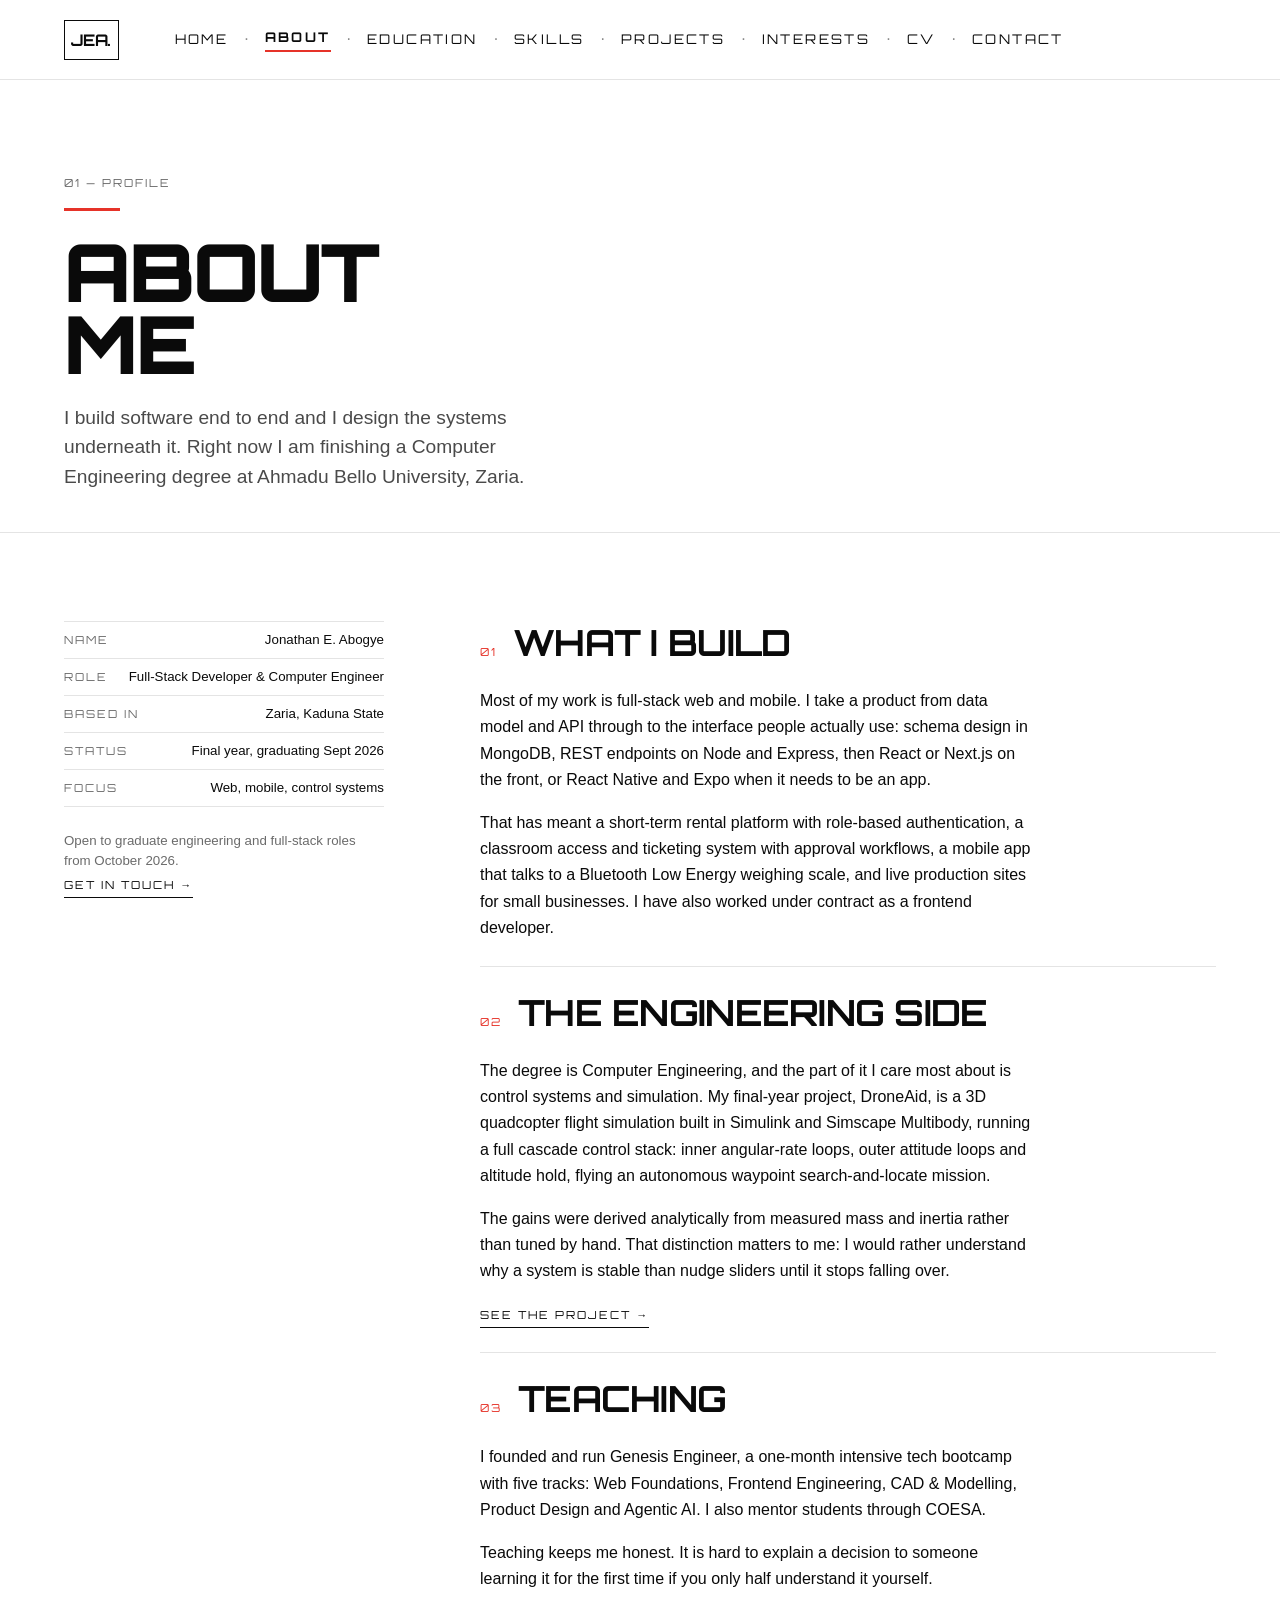
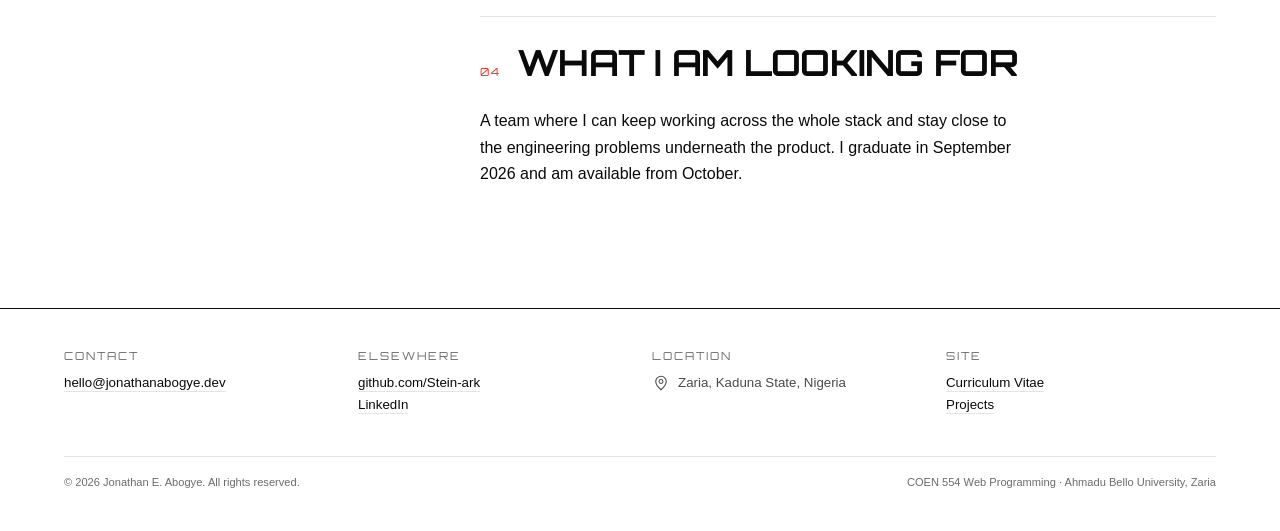
==== about.html @ 04618840 "first commit" ====
<!DOCTYPE html>

<html lang="en">
<head>
  <meta charset="utf-8">
  <meta name="viewport" content="width=device-width, initial-scale=1">
  <title>About — Jonathan E. Abogye</title>
  <meta name="description" content="Jonathan E. Abogye builds web and mobile products end to end, works on control systems and simulation, and teaches through the Genesis Engineer bootcamp.">
  <meta name="author" content="Jonathan E. Abogye">
  <meta name="theme-color" content="#0A0A0A">

  <link rel="stylesheet" href="assets/css/reset.css">
  <link rel="stylesheet" href="assets/css/typography.css">
  <link rel="stylesheet" href="assets/css/main.css">
  <link rel="stylesheet" href="assets/css/responsive.css">
</head>

<body class="page">
  <a class="skip-link" href="#main">Skip to content</a>

  <header class="site-header">
    <a class="logo" href="index.html" aria-label="Jonathan E. Abogye — home">
      <span class="logo-mark">JEA.</span>
    </a>

    <input type="checkbox" id="nav-toggle" class="nav-toggle">
    <label class="nav-burger" for="nav-toggle">
      <span class="visually-hidden">Open and close the main menu</span>
      <svg class="icon" viewBox="0 0 24 24" aria-hidden="true" focusable="false">
        <line x1="3" y1="7" x2="21" y2="7"/>
        <line x1="3" y1="12" x2="21" y2="12"/>
        <line x1="3" y1="17" x2="21" y2="17"/>
      </svg>
    </label>

    <nav class="site-nav" id="site-nav" aria-label="Main">
      <ul class="nav-list">
        <li><a class="nav-link" href="index.html">Home</a></li>
        <li><a class="nav-link" href="about.html" aria-current="page">About</a></li>
        <li><a class="nav-link" href="education.html">Education</a></li>
        <li><a class="nav-link" href="skills.html">Skills</a></li>
        <li><a class="nav-link" href="projects.html">Projects</a></li>
        <li><a class="nav-link" href="interests.html">Interests</a></li>
        <li><a class="nav-link" href="cv.html">CV</a></li>
        <li><a class="nav-link" href="contact.html">Contact</a></li>
      </ul>
    </nav>
  </header>

  <main id="main">
    <div class="page-head">
      <span class="eyebrow">01 — Profile</span>
      <div class="accent-keyline"></div>
      <h1 class="page-title">About<br>Me</h1>
      <p class="page-lede lead">
        I build software end to end and I design the systems underneath it.
        Right now I am finishing a Computer Engineering degree at Ahmadu Bello
        University, Zaria.
      </p>
    </div>

    <div class="page-body">
      <!-- Left rail: the same specification-table pattern used on the homepage -->
      <aside class="page-rail" aria-label="Profile summary">
        <dl class="spec">
          <div><dt>Name</dt><dd>Jonathan E. Abogye</dd></div>
          <div><dt>Role</dt><dd>Full-Stack Developer &amp; Computer Engineer</dd></div>
          <div><dt>Based in</dt><dd>Zaria, Kaduna State</dd></div>
          <div><dt>Status</dt><dd>Final year, graduating Sept 2026</dd></div>
          <div><dt>Focus</dt><dd>Web, mobile, control systems</dd></div>
        </dl>

        <p class="caption">
          Open to graduate engineering and full-stack roles from October 2026.
        </p>
        <p><a class="link-caps" href="contact.html">Get in touch &#8594;</a></p>
      </aside>

      <div class="page-main-col">
        <section class="section" aria-labelledby="s-build">
          <div class="section-head">
            <span class="section-index">01</span>
            <h2 class="section-title" id="s-build">What I build</h2>
          </div>
          <div class="stack-m">
            <p>
              Most of my work is full-stack web and mobile. I take a product
              from data model and API through to the interface people actually
              use: schema design in MongoDB, REST endpoints on Node and
              Express, then React or Next.js on the front, or React Native and
              Expo when it needs to be an app.
            </p>
            <p>
              That has meant a short-term rental platform with role-based
              authentication, a classroom access and ticketing system with
              approval workflows, a mobile app that talks to a Bluetooth Low
              Energy weighing scale, and live production sites for small
              businesses. I have also worked under contract as a frontend
              developer.
            </p>
          </div>
        </section>

        <section class="section" aria-labelledby="s-engineering">
          <div class="section-head">
            <span class="section-index">02</span>
            <h2 class="section-title" id="s-engineering">The engineering side</h2>
          </div>
          <div class="stack-m">
            <p>
              The degree is Computer Engineering, and the part of it I care
              most about is control systems and simulation. My final-year
              project, DroneAid, is a 3D quadcopter flight simulation built in
              Simulink and Simscape Multibody, running a full cascade control
              stack: inner angular-rate loops, outer attitude loops and
              altitude hold, flying an autonomous waypoint search-and-locate
              mission.
            </p>
            <p>
              The gains were derived analytically from measured mass and
              inertia rather than tuned by hand. That distinction matters to
              me: I would rather understand why a system is stable than nudge
              sliders until it stops falling over.
            </p>
            <p><a class="link-caps" href="projects.html#droneaid">See the project &#8594;</a></p>
          </div>
        </section>

        <section class="section" aria-labelledby="s-teaching">
          <div class="section-head">
            <span class="section-index">03</span>
            <h2 class="section-title" id="s-teaching">Teaching</h2>
          </div>
          <div class="stack-m">
            <p>
              I founded and run Genesis Engineer, a one-month intensive tech
              bootcamp with five tracks: Web Foundations, Frontend Engineering,
              CAD &amp; Modelling, Product Design and Agentic AI. I also mentor
              students through COESA.
            </p>
            <p>
              Teaching keeps me honest. It is hard to explain a decision to
              someone learning it for the first time if you only half
              understand it yourself.
            </p>
          </div>
        </section>

        <section class="section" aria-labelledby="s-next">
          <div class="section-head">
            <span class="section-index">04</span>
            <h2 class="section-title" id="s-next">What I am looking for</h2>
          </div>
          <p>
            A team where I can keep working across the whole stack and stay
            close to the engineering problems underneath the product. I
            graduate in September 2026 and am available from October.
          </p>
        </section>
      </div>
    </div>
  </main>

  <footer class="site-footer">
    <div class="footer-grid">
      <div class="footer-col">
        <span class="eyebrow">Contact</span>
        <!-- PLACEHOLDER address — replace before submission. -->
        <p><a class="link" href="mailto:hello@jonathanabogye.dev">hello@jonathanabogye.dev</a></p>
      </div>
      <div class="footer-col">
        <span class="eyebrow">Elsewhere</span>
        <p><a class="link" href="https://github.com/Stein-ark" rel="me noopener" target="_blank">github.com/Stein-ark</a></p>
        <!-- PLACEHOLDER handle — confirm before submission. -->
        <p><a class="link" href="https://www.linkedin.com/in/jonathan-abogye" rel="me noopener" target="_blank">LinkedIn</a></p>
      </div>
      <div class="footer-col">
        <span class="eyebrow">Location</span>
        <p class="icon-inline">
          <svg class="icon" viewBox="0 0 24 24" aria-hidden="true" focusable="false">
            <path d="M12 21s7-6.2 7-11a7 7 0 1 0-14 0c0 4.8 7 11 7 11z"/>
            <circle cx="12" cy="10" r="2.6"/>
          </svg>
          Zaria, Kaduna State, Nigeria
        </p>
      </div>
      <div class="footer-col">
        <span class="eyebrow">Site</span>
        <p><a class="link" href="cv.html">Curriculum Vitae</a></p>
        <p><a class="link" href="projects.html">Projects</a></p>
      </div>
    </div>

    <div class="footer-bottom">
      <span>&copy; 2026 Jonathan E. Abogye. All rights reserved.</span>
      <span>COEN 554 Web Programming &#183; Ahmadu Bello University, Zaria</span>
    </div>
  </footer>
</body>
</html>
---- assets/css/typography.css ----
/* ==========================================================================
   typography.css — self-hosted display face, type scale, text primitives
   --------------------------------------------------------------------------
   Orbitron is a DISPLAY face. It is confined to headings, navigation labels,
   spec-table labels and the logo mark. All running copy is set in the native
   system sans stack: it renders with zero network cost and is far more
   readable at paragraph sizes than a squared geometric face.
   ========================================================================== */

/* --------------------------------------------------------------------------
   1. @font-face — SELF-HOSTED. No Google Fonts link, no CDN.
   The three .woff2 files live in assets/fonts/ and are the only font files
   the site loads. font-display: swap paints body copy immediately and swaps
   the display face in when it arrives.
   -------------------------------------------------------------------------- */

@font-face {
  font-family: "Orbitron";
  src: url("../fonts/orbitron-400.woff2") format("woff2");
  font-weight: 400;
  font-style: normal;
  font-display: swap;
}

@font-face {
  font-family: "Orbitron";
  src: url("../fonts/orbitron-700.woff2") format("woff2");
  font-weight: 700;
  font-style: normal;
  font-display: swap;
}

@font-face {
  font-family: "Orbitron";
  src: url("../fonts/orbitron-900.woff2") format("woff2");
  font-weight: 900;
  font-style: normal;
  font-display: swap;
}

/* --------------------------------------------------------------------------
   2. Font stacks and the modular type scale
   Body scale ratio 1.2 (minor third), display sizes fluid via clamp().
   -------------------------------------------------------------------------- */

:root {
  --font-display: "Orbitron", "Segoe UI", Tahoma, sans-serif;
  --font-body: -apple-system, BlinkMacSystemFont, "Segoe UI", Roboto,
    Helvetica, Arial, sans-serif;

  /* Static steps — body copy, labels, small print */
  --step--2: 0.694rem;   /* 11.1px — spec-table labels, eyebrow labels */
  --step--1: 0.833rem;   /* 13.3px — captions, footer, nav */
  --step-0: 1rem;        /* 16px   — body */
  --step-1: 1.2rem;      /* 19.2px — lead paragraph */
  --step-2: 1.44rem;     /* 23px   — sub-heading */
  --step-3: 1.728rem;    /* 27.6px — section heading */

  /* Fluid display steps — flex with the viewport.
     --display-xl is sized for the single-column layout, where the hero stack
     has the full measure. responsive.css narrows it inside the >=1024px
     three-column grid, where it only has 40% of the viewport to live in. */
  --display-xl: clamp(4rem, 21vw, 14rem);       /* ENGI / NEER hero stack */
  --display-l: clamp(2.4rem, 7vw, 5rem);        /* interior page titles */
  --display-m: clamp(1.5rem, 3vw, 2.25rem);     /* card + section titles */
  --display-s: clamp(1.05rem, 1.8vw, 1.3rem);   /* featured-project title */

  /* Tracking */
  --track-display: -0.03em;  /* negative — lines pull together */
  --track-label: 0.18em;     /* wide — small uppercase labels */
  --track-body-caps: 0.08em;

  /* Leading */
  --leading-display: 0.85;   /* stacked lines nearly touch */
  --leading-tight: 1.2;
  --leading-body: 1.65;
}

/* --------------------------------------------------------------------------
   3. Base text
   -------------------------------------------------------------------------- */

body {
  font-family: var(--font-body);
  font-size: var(--step-0);
  line-height: var(--leading-body);
  color: var(--ink);
  background-color: var(--paper);
}

p {
  max-width: 62ch; /* measure cap — long lines are hard to track back from */
}

/* --------------------------------------------------------------------------
   4. Display primitives
   -------------------------------------------------------------------------- */

.display,
.page-title,
.hero-word,
.logo-mark,
.nav-link,
.spec-label,
.eyebrow {
  font-family: var(--font-display);
  text-transform: uppercase;
}

/* The hero stack: ENGI / NEER. Tight leading plus negative tracking is the
   single detail that carries the whole look. */
.hero-word {
  display: block;
  font-weight: 900;
  font-size: var(--display-xl);
  line-height: var(--leading-display);
  letter-spacing: var(--track-display);
  color: var(--ink);
}

.page-title {
  font-weight: 900;
  font-size: var(--display-l);
  line-height: 0.9;
  letter-spacing: var(--track-display);
}

.section-title {
  font-family: var(--font-display);
  text-transform: uppercase;
  font-weight: 700;
  font-size: var(--display-m);
  line-height: var(--leading-tight);
  letter-spacing: -0.02em;
}

.card-title {
  font-family: var(--font-display);
  text-transform: uppercase;
  font-weight: 700;
  font-size: var(--display-s);
  line-height: var(--leading-tight);
  letter-spacing: -0.01em;
}

/* Small wide-tracked uppercase label — the connective tissue of the layout. */
.eyebrow,
.spec-label,
.label {
  font-family: var(--font-display);
  text-transform: uppercase;
  font-weight: 400;
  font-size: var(--step--2);
  letter-spacing: var(--track-label);
  line-height: 1.4;
  color: var(--muted);
}

/* Body copy set small, uppercase-ish and widely tracked — used for the hero
   intro and captions. Kept short; wide tracking hurts long-form reading. */
.tracked-body {
  font-size: var(--step--1);
  letter-spacing: var(--track-body-caps);
  line-height: 1.8;
  color: var(--secondary);
}

.lead {
  font-size: var(--step-1);
  line-height: 1.55;
  color: var(--ink);
  max-width: 46ch;
}

.muted {
  color: var(--muted);
}

.caption {
  font-size: var(--step--1);
  color: var(--muted);
  line-height: 1.5;
}
---- assets/css/main.css ----
/* ==========================================================================
   main.css — custom properties, layout system, components
   --------------------------------------------------------------------------
   MOBILE FIRST. Everything here is the small-screen base. Enhancements for
   >=768px and >=1024px live in responsive.css, loaded last.
   ========================================================================== */

/* --------------------------------------------------------------------------
   1. Design tokens
   --------------------------------------------------------------------------
   Contrast audit against paper white #FFFFFF (WCAG 2.1):
     --ink        #0A0A0A  19.6:1  AAA  body + headings
     --secondary  #4A4A4A   8.9:1  AAA  secondary body copy
     --muted      #6B6B6B   5.3:1  AA   labels, captions, footnotes
     --grey-mid   #8A8A8A   3.4:1  ---  NON-TEXT ONLY (marks, borders, icons)
     --accent     #E63329   4.3:1  AA-large / non-text  display + marks only
     --accent-deep #C8261D  5.6:1  AA   small red text, links, focus ring
   The brief named #8A8A8A for muted labels. At 3.4:1 that fails AA for small
   text, so label text uses --muted (#6B6B6B) and #8A8A8A is retained strictly
   for non-text marks where the 3:1 non-text threshold applies. Reasoning is
   documented in docs/technical-report.md, section 1.
   -------------------------------------------------------------------------- */

:root {
  /* Core palette */
  --paper: #ffffff;
  --ink: #0a0a0a;
  --accent: #e63329;
  --accent-deep: #c8261d;

  /* Neutrals */
  --rule: #e4e4e4;      /* hairline rules */
  --grey-mid: #8a8a8a;  /* non-text marks only */
  --muted: #6b6b6b;     /* muted text — AA compliant */
  --secondary: #4a4a4a; /* secondary body copy */
  --wash: #f7f7f7;      /* faint block fill */

  /* Spacing scale */
  --space-3xs: 0.25rem;
  --space-2xs: 0.5rem;
  --space-xs: 0.75rem;
  --space-s: 1rem;
  --space-m: 1.5rem;
  --space-l: 2.5rem;
  --space-xl: 4rem;
  --space-2xl: 6rem;

  /* Layout */
  --gutter: 1.25rem;         /* page side padding, mobile */
  --hairline: 1px solid var(--rule);
  --measure: 62ch;
  --header-h: 4rem;
}

/* --------------------------------------------------------------------------
   2. Page frame
   -------------------------------------------------------------------------- */

.skip-link {
  position: absolute;
  top: -100%;
  left: var(--space-2xs);
  z-index: 100;
  padding: var(--space-2xs) var(--space-s);
  background: var(--ink);
  color: var(--paper);
  font-family: var(--font-display);
  font-size: var(--step--2);
  letter-spacing: var(--track-label);
  text-transform: uppercase;
}

.skip-link:focus {
  top: var(--space-2xs);
}

.wrap {
  padding-inline: var(--gutter);
}

/* --------------------------------------------------------------------------
   3. Header / navigation (shared markup on all eight pages)
   --------------------------------------------------------------------------
   CSS-ONLY COMPONENT 1 — the checkbox hack.
   Source order inside <header> is: input -> label -> nav. The checked state of
   the input drives the nav panel through the general sibling combinator. No
   JavaScript, no inline handlers.
   -------------------------------------------------------------------------- */

.site-header {
  position: relative;
  display: flex;
  align-items: center;
  gap: var(--space-s);
  min-height: var(--header-h);
  padding-inline: var(--gutter);
  border-bottom: var(--hairline);
  background: var(--paper);
}

/* Logo mark — the initials inside a thin-bordered box. The box is sized from
   its text with a square minimum rather than pinned to a fixed width, so it
   stays correct whether the mark is "J." or "JEA.". */
.logo {
  flex: 0 0 auto;
  display: inline-flex;
  align-items: center;
  justify-content: center;
  min-width: 2.5rem;
  height: 2.5rem;
  padding-inline: 0.4rem;
  border: 1px solid var(--ink);
}

.logo-mark {
  font-family: var(--font-display);
  font-weight: 700;
  font-size: var(--step-0);
  letter-spacing: -0.02em;
  line-height: 1;
  color: var(--ink);
}

.logo:hover {
  border-color: var(--accent);
}

.logo:hover .logo-mark {
  color: var(--accent-deep);
}

/* The checkbox itself: off-screen but still focusable and still in the tab
   order, so the menu is fully keyboard operable. */
.nav-toggle {
  position: absolute;
  opacity: 0;
  width: 1px;
  height: 1px;
  pointer-events: none;
}

/* The label is the visible control. Three hairlines drawn as inline SVG. */
.nav-burger {
  margin-left: auto;
  display: inline-flex;
  align-items: center;
  justify-content: center;
  width: 2.5rem;
  height: 2.5rem;
  cursor: pointer;
  color: var(--ink);
  border: 1px solid transparent;
}

.nav-burger:hover {
  color: var(--accent-deep);
}

/* Keyboard focus ring is drawn on the label when the hidden input has focus. */
.nav-toggle:focus-visible + .nav-burger {
  outline: 2px solid var(--accent-deep);
  outline-offset: 2px;
}

/* Collapsed panel. max-height + visibility keeps it out of the a11y tree
   when closed and animates open without JavaScript. */
.site-nav {
  position: absolute;
  top: 100%;
  left: 0;
  right: 0;
  z-index: 20;
  overflow: hidden;
  max-height: 0;
  visibility: hidden;
  background: var(--paper);
  border-bottom: 1px solid var(--ink);
  transition: max-height 0.28s ease, visibility 0s linear 0.28s;
}

/* max-height must exceed the panel's natural height (eight items, ~376px at
   a 16px root). overflow-y: auto is a safety net: if a visitor's text size
   pushes the list past the cap, the panel scrolls rather than clipping the
   last links out of reach. */
.nav-toggle:checked ~ .site-nav {
  max-height: 32rem;
  overflow-y: auto;
  visibility: visible;
  transition: max-height 0.28s ease, visibility 0s linear 0s;
}

.nav-list {
  list-style: none;
  margin: 0;
  padding: 0;
}

.nav-list li + li {
  border-top: var(--hairline);
}

.nav-link {
  display: block;
  padding: var(--space-xs) var(--gutter);
  font-family: var(--font-display);
  font-weight: 400;
  font-size: var(--step--1);
  letter-spacing: var(--track-label);
  text-transform: uppercase;
  color: var(--ink);
}

.nav-link:hover {
  color: var(--accent-deep);
}

/* Current page marker — accent rule plus a bullet, never colour alone. */
.nav-link[aria-current="page"] {
  color: var(--ink);
  font-weight: 700;
  box-shadow: inset 3px 0 0 var(--accent);
}

.nav-link[aria-current="page"]::after {
  content: " \25CF";
  color: var(--accent);
}

/* --------------------------------------------------------------------------
   4. Focus visibility — keyboard users must always see where they are
   -------------------------------------------------------------------------- */

a:focus-visible,
button:focus-visible,
summary:focus-visible,
input:focus-visible,
textarea:focus-visible,
select:focus-visible,
label:focus-visible,
[tabindex]:focus-visible {
  outline: 2px solid var(--accent-deep);
  outline-offset: 2px;
}

/* --------------------------------------------------------------------------
   5. Links
   -------------------------------------------------------------------------- */

.link {
  color: var(--ink);
  border-bottom: 1px solid var(--rule);
  padding-bottom: 1px;
  transition: color 0.18s ease, border-color 0.18s ease;
}

.link:hover {
  color: var(--accent-deep);
  border-bottom-color: var(--accent);
}

/* Small tracked uppercase action link, e.g. READ MORE / VIEW PORTFOLIO */
.link-caps {
  display: inline-block;
  font-family: var(--font-display);
  text-transform: uppercase;
  font-size: var(--step--2);
  letter-spacing: var(--track-label);
  color: var(--ink);
  border-bottom: 1px solid var(--ink);
  padding-bottom: 3px;
  transition: color 0.18s ease, border-color 0.18s ease;
}

.link-caps:hover {
  color: var(--accent-deep);
  border-bottom-color: var(--accent);
}

/* Slash-separated inline link row (GITHUB / LINKEDIN / EMAIL) */
.link-row {
  display: flex;
  flex-wrap: wrap;
  align-items: center;
  gap: var(--space-2xs);
  list-style: none;
  margin: 0;
  padding: 0;
}

.link-row li + li::before {
  content: "/";
  margin-right: var(--space-2xs);
  color: var(--grey-mid);
}

.link-row a {
  font-family: var(--font-display);
  text-transform: uppercase;
  font-size: var(--step--2);
  letter-spacing: var(--track-label);
  color: var(--ink);
}

.link-row a:hover {
  color: var(--accent-deep);
  text-decoration: underline;
  text-underline-offset: 4px;
}

/* --------------------------------------------------------------------------
   6. Homepage hero
   --------------------------------------------------------------------------
   Mobile base: one column, source order photo -> headline -> content, as the
   brief requires. The three-column grid is switched on at >=1024px in
   responsive.css.
   -------------------------------------------------------------------------- */

.home-hero {
  display: grid;
  grid-template-columns: 1fr;
}

/* Source order inside <main> is media -> left -> right -> band, which is
   already the required small-screen order: photo, headline, content. */
/* The FIGURE controls how much room the portrait takes; the image always
   fills the figure completely. Sizing the figure rather than the image is
   what keeps the crop clean — shrinking the image inside a taller figure
   leaves a band of empty box below it.
   Small screens get the full 3:4 portrait. The explicit ratio also gives the
   figure a definite height, which the image's height: 100% resolves against.
   >=1024px overrides both, in responsive.css. */
.hero-media {
  margin: 0;
  aspect-ratio: 3 / 4;
  overflow: hidden;
  background: var(--wash);
}

.hero-media img {
  width: 100%;
  height: 100%;
  object-fit: cover;
  border-radius: 0;       /* full bleed — never rounded */
}

.hero-left,
.hero-right {
  display: flex;
  flex-direction: column;
  min-width: 0;   /* let the column be narrower than its widest child */
  padding: var(--space-l) var(--gutter);
}

.hero-right {
  border-top: var(--hairline);
}

/* Headline block: rotated word in the gutter, stacked display type beside it */
.hero-headline {
  display: flex;
  align-items: flex-start;
  gap: var(--space-s);
  margin-block: var(--space-l);
}

/* The rotated word SOFTWARE. Hidden below 768px — it does not work narrow. */
.vertical-word {
  display: none;
  writing-mode: vertical-rl;
  transform: rotate(180deg);
  font-family: var(--font-display);
  text-transform: uppercase;
  font-size: var(--step--2);
  font-weight: 400;
  letter-spacing: 0.4em;
  color: var(--muted);
  white-space: nowrap;
}

.hero-stack {
  margin: 0;
}

.hero-intro {
  margin-bottom: var(--space-l);
}

.hero-foot {
  margin-top: auto;
  padding-top: var(--space-m);
}

/* The three-hairline mark at the top of the right column. Purely decorative:
   it appears only at the widths where the functional menu control is hidden,
   so there is never a dead control on the page. */
.hero-rule-mark {
  display: none;
  margin-left: auto;
  margin-bottom: var(--space-l);
  color: var(--ink);
}

/* --------------------------------------------------------------------------
   7. Carousel — CSS-ONLY COMPONENT 2
   --------------------------------------------------------------------------
   Three radio inputs, three <label> dots, three panels. :checked drives which
   panel is shown via the general sibling combinator. The dots are real
   controls, not decoration.
   -------------------------------------------------------------------------- */

.carousel {
  position: relative;
}

.carousel-input {
  position: absolute;
  opacity: 0;
  width: 1px;
  height: 1px;
  pointer-events: none;
}

.carousel-dots {
  display: flex;
  gap: var(--space-2xs);
  margin-bottom: var(--space-m);
}

.carousel-dot {
  display: block;
  width: 9px;
  height: 9px;
  border: 1px solid var(--grey-mid);
  border-radius: 50%;
  cursor: pointer;
  background: transparent;
  transition: background-color 0.18s ease, border-color 0.18s ease;
}

.carousel-dot:hover {
  border-color: var(--accent);
}

.carousel-panel {
  display: none;
}

#feat-1:checked ~ .carousel-dots label[for="feat-1"],
#feat-2:checked ~ .carousel-dots label[for="feat-2"],
#feat-3:checked ~ .carousel-dots label[for="feat-3"] {
  background: var(--accent);
  border-color: var(--accent);
}

#feat-1:checked ~ .carousel-panels > .carousel-panel:nth-child(1),
#feat-2:checked ~ .carousel-panels > .carousel-panel:nth-child(2),
#feat-3:checked ~ .carousel-panels > .carousel-panel:nth-child(3) {
  display: block;
}

.carousel-input:focus-visible ~ .carousel-dots label {
  outline: 2px solid var(--accent-deep);
  outline-offset: 3px;
}

/* --------------------------------------------------------------------------
   8. Specification table — the signature pattern
   --------------------------------------------------------------------------
   Hairline-ruled rows: wide-tracked label left, value right-aligned. Reused
   for the featured project, education entries, skill groups and CV rows. It
   is what makes eight separate pages read as one designed system.
   -------------------------------------------------------------------------- */

.spec {
  width: 100%;
  border-top: var(--hairline);
  margin-block: var(--space-m);
}

.spec-row {
  display: flex;
  align-items: baseline;
  justify-content: space-between;
  gap: var(--space-s);
  padding-block: var(--space-2xs);
  border-bottom: var(--hairline);
}

/* Both cells must be allowed to shrink and wrap. Without min-width: 0 a flex
   item refuses to go below its min-content width, and a long label beside a
   long value overflows the row at 320px. */
.spec-label {
  flex: 0 1 auto;
  min-width: 0;
  overflow-wrap: break-word;
  color: var(--muted);
}

.spec-value {
  flex: 1 1 auto;
  min-width: 0;
  overflow-wrap: break-word;
  text-align: right;
  font-size: var(--step--1);
  color: var(--ink);
  line-height: 1.5;
}

/* <dl> variant — semantically correct for label/value pairs */
dl.spec {
  display: block;
}

dl.spec > div {
  display: flex;
  align-items: baseline;
  justify-content: space-between;
  gap: var(--space-s);
  padding-block: var(--space-2xs);
  border-bottom: var(--hairline);
}

dl.spec dt {
  flex: 0 1 auto;
  min-width: 0;
  overflow-wrap: break-word;
  font-family: var(--font-display);
  text-transform: uppercase;
  font-size: var(--step--2);
  font-weight: 400;
  letter-spacing: var(--track-label);
  color: var(--muted);
}

dl.spec dd {
  flex: 1 1 auto;
  min-width: 0;
  overflow-wrap: break-word;
  margin: 0;
  text-align: right;
  font-size: var(--step--1);
  color: var(--ink);
  line-height: 1.5;
}

/* --------------------------------------------------------------------------
   9. Rotating badge — inline SVG textPath, animated with pure CSS keyframes.
   CSS animation is not JavaScript; it is permitted.
   -------------------------------------------------------------------------- */

.badge {
  position: relative;
  width: 8.5rem;
  height: 8.5rem;
  flex: 0 0 auto;
}

.badge-ring {
  width: 100%;
  height: 100%;
  animation: badge-spin 22s linear infinite;
  transform-origin: 50% 50%;
}

.badge-ring text {
  font-family: var(--font-display);
  font-size: 7.4px;
  letter-spacing: 0.2em;
  text-transform: uppercase;
  fill: var(--ink);
}

.badge-centre {
  position: absolute;
  inset: 0;
  display: flex;
  flex-direction: column;
  align-items: center;
  justify-content: center;
  font-family: var(--font-display);
  font-weight: 700;
  font-size: var(--step--2);
  letter-spacing: 0.04em;
  line-height: 1.05;
  text-transform: uppercase;
  color: var(--ink);
  pointer-events: none;
}

@keyframes badge-spin {
  from { transform: rotate(0deg); }
  to   { transform: rotate(360deg); }
}

/* --------------------------------------------------------------------------
   10. Bottom band of the hero
   -------------------------------------------------------------------------- */

.hero-band-left,
.hero-band-right {
  display: flex;
  gap: var(--space-m);
  padding: var(--space-m) var(--gutter) var(--space-l);
  border-top: var(--hairline);
}

.hero-band-left {
  flex-direction: column;
  gap: var(--space-2xs);
}

.hero-band-right {
  align-items: flex-end;
  justify-content: space-between;
}

/* --------------------------------------------------------------------------
   11. Interior page furniture
   -------------------------------------------------------------------------- */

.page-head {
  padding: var(--space-l) var(--gutter) var(--space-m);
  border-bottom: var(--hairline);
}

.page-head .eyebrow {
  display: block;
  margin-bottom: var(--space-s);
}

.page-head .page-lede {
  margin-top: var(--space-m);
  color: var(--secondary);
}

.page-body {
  display: grid;
  grid-template-columns: 1fr;
  gap: var(--space-l);
  padding: var(--space-l) var(--gutter) var(--space-2xl);
}

.section {
  padding-block: var(--space-m);
}

.section + .section {
  border-top: var(--hairline);
}

.section-head {
  display: flex;
  align-items: baseline;
  gap: var(--space-s);
  margin-bottom: var(--space-m);
}

.section-index {
  font-family: var(--font-display);
  font-size: var(--step--2);
  letter-spacing: var(--track-label);
  color: var(--accent);
}

.mt-m { margin-top: var(--space-m); }

.stack-s > * + * { margin-top: var(--space-2xs); }
.stack-m > * + * { margin-top: var(--space-s); }
.stack-l > * + * { margin-top: var(--space-m); }

.rule {
  border: 0;
  border-top: var(--hairline);
  margin-block: var(--space-m);
}

.rule-ink {
  border-top-color: var(--ink);
}

/* --------------------------------------------------------------------------
   12. Cards (projects, interests)
   -------------------------------------------------------------------------- */

.card-grid {
  display: grid;
  grid-template-columns: 1fr;
  gap: 0;
  border-top: var(--hairline);
}

.card {
  padding-block: var(--space-m);
  border-bottom: var(--hairline);
}

.card-summary {
  margin-block: var(--space-2xs) var(--space-s);
  color: var(--secondary);
  max-width: 54ch;
}

.tags {
  display: flex;
  flex-wrap: wrap;
  gap: var(--space-3xs) var(--space-2xs);
  list-style: none;
  margin: 0 0 var(--space-s);
  padding: 0;
}

.tag {
  font-family: var(--font-display);
  text-transform: uppercase;
  font-size: 0.625rem;
  letter-spacing: 0.12em;
  color: var(--muted);
  border: 1px solid var(--rule);
  padding: 3px 7px;
}

/* --------------------------------------------------------------------------
   13. Project filter — CSS-ONLY COMPONENT 3
   --------------------------------------------------------------------------
   Radio inputs + labels act as tabs. :checked hides the cards that do not
   carry the matching category class. No script.
   -------------------------------------------------------------------------- */

/* The inputs are direct siblings of .filter-bar and .card-grid — that
   adjacency is what the ~ combinator below relies on. */
.filter-input {
  position: absolute;
  opacity: 0;
  width: 1px;
  height: 1px;
  pointer-events: none;
}

.filter-bar {
  display: flex;
  flex-wrap: wrap;
  gap: var(--space-2xs) var(--space-m);
  padding-block: var(--space-s);
  border-block: var(--hairline);
  margin-bottom: var(--space-m);
}

.filter-tab {
  font-family: var(--font-display);
  text-transform: uppercase;
  font-size: var(--step--2);
  letter-spacing: var(--track-label);
  color: var(--muted);
  cursor: pointer;
  padding-bottom: 3px;
  border-bottom: 1px solid transparent;
}

.filter-tab:hover {
  color: var(--accent-deep);
}

#filter-all:checked ~ .filter-bar label[for="filter-all"],
#filter-web:checked ~ .filter-bar label[for="filter-web"],
#filter-mobile:checked ~ .filter-bar label[for="filter-mobile"],
#filter-eng:checked ~ .filter-bar label[for="filter-eng"] {
  color: var(--ink);
  font-weight: 700;
  border-bottom-color: var(--accent);
}

/* Default (ALL) shows everything; each other choice hides non-matching cards */
#filter-web:checked ~ .card-grid .card:not(.cat-web),
#filter-mobile:checked ~ .card-grid .card:not(.cat-mobile),
#filter-eng:checked ~ .card-grid .card:not(.cat-engineering) {
  display: none;
}

#filter-all:focus-visible ~ .filter-bar label[for="filter-all"],
#filter-web:focus-visible ~ .filter-bar label[for="filter-web"],
#filter-mobile:focus-visible ~ .filter-bar label[for="filter-mobile"],
#filter-eng:focus-visible ~ .filter-bar label[for="filter-eng"] {
  outline: 2px solid var(--accent-deep);
  outline-offset: 3px;
}

/* --------------------------------------------------------------------------
   14. Accordion — CSS-ONLY COMPONENT 4 (native <details>/<summary>)
   -------------------------------------------------------------------------- */

.accordion {
  border-top: var(--hairline);
}

.accordion details {
  border-bottom: var(--hairline);
}

.accordion summary {
  display: flex;
  align-items: baseline;
  justify-content: space-between;
  gap: var(--space-s);
  padding-block: var(--space-s);
  cursor: pointer;
  list-style: none;
  font-family: var(--font-display);
  text-transform: uppercase;
  font-weight: 700;
  font-size: var(--step--1);
  letter-spacing: 0.08em;
}

.accordion summary::-webkit-details-marker {
  display: none;
}

/* Plus / minus drawn in CSS — no icon font, no image */
.accordion summary::after {
  content: "+";
  font-family: var(--font-display);
  font-weight: 400;
  color: var(--accent);
  flex: 0 0 auto;
}

.accordion details[open] > summary::after {
  content: "\2212"; /* minus sign */
}

.accordion summary:hover {
  color: var(--accent-deep);
}

.accordion-body {
  padding-bottom: var(--space-m);
}

/* --------------------------------------------------------------------------
   15. Icons — hand-written inline SVG, one consistent sizing rule
   -------------------------------------------------------------------------- */

.icon {
  width: 1.125rem;
  height: 1.125rem;
  flex: 0 0 auto;
  fill: none;
  stroke: currentColor;
  stroke-width: 1.4;
  stroke-linecap: square;
  stroke-linejoin: miter;
}

.icon-lg {
  width: 2rem;
  height: 2rem;
  stroke-width: 1.2;
}

.icon-inline {
  display: inline-flex;
  align-items: center;
  gap: var(--space-2xs);
}

/* --------------------------------------------------------------------------
   16. Contact form — validation styled purely in CSS
   -------------------------------------------------------------------------- */

.form {
  max-width: 34rem;
}

.field + .field {
  margin-top: var(--space-m);
}

.field label {
  display: block;
  font-family: var(--font-display);
  text-transform: uppercase;
  font-size: var(--step--2);
  letter-spacing: var(--track-label);
  color: var(--muted);
  margin-bottom: var(--space-3xs);
}

.field input,
.field textarea {
  width: 100%;
  padding: var(--space-2xs) 0;
  border: 0;
  border-bottom: 1px solid var(--ink);
  background: transparent;
  font-size: var(--step-0);
  color: var(--ink);
  border-radius: 0;
  transition: border-color 0.18s ease;
}

.field textarea {
  min-height: 8rem;
  resize: vertical;
  line-height: 1.6;
}

.field input:focus,
.field textarea:focus {
  outline: none;
  border-bottom-color: var(--accent);
}

.field input:focus-visible,
.field textarea:focus-visible {
  outline: 2px solid var(--accent-deep);
  outline-offset: 3px;
}

/* Validation state is only shown once the control has content, so an empty
   untouched form is never painted as an error. */
.field input:not(:placeholder-shown):invalid,
.field textarea:not(:placeholder-shown):invalid {
  border-bottom-color: var(--accent);
}

.field input:not(:placeholder-shown):valid,
.field textarea:not(:placeholder-shown):valid {
  border-bottom-color: var(--ink);
}

/* The hint is revealed by the same condition — CSS-only inline validation. */
.field-hint {
  display: block;
  margin-top: var(--space-3xs);
  font-size: var(--step--2);
  color: var(--accent-deep);
  visibility: hidden;
}

.field input:not(:placeholder-shown):invalid ~ .field-hint,
.field textarea:not(:placeholder-shown):invalid ~ .field-hint {
  visibility: visible;
}

.btn {
  display: inline-block;
  margin-top: var(--space-m);
  padding: var(--space-xs) var(--space-l);
  background: var(--ink);
  color: var(--paper);
  font-family: var(--font-display);
  text-transform: uppercase;
  font-size: var(--step--2);
  letter-spacing: var(--track-label);
  border: 1px solid var(--ink);
  transition: background-color 0.18s ease, color 0.18s ease;
}

.btn:hover {
  background: var(--accent-deep);
  border-color: var(--accent-deep);
  color: var(--paper);
}

/* --------------------------------------------------------------------------
   17. Footer
   -------------------------------------------------------------------------- */

.site-footer {
  border-top: 1px solid var(--ink);
  padding: var(--space-l) var(--gutter);
  font-size: var(--step--1);
  color: var(--secondary);
}

.footer-grid {
  display: grid;
  grid-template-columns: 1fr;
  gap: var(--space-m);
}

.footer-col .eyebrow {
  display: block;
  margin-bottom: var(--space-2xs);
}

.footer-col a:hover {
  color: var(--accent-deep);
  text-decoration: underline;
  text-underline-offset: 3px;
}

.footer-bottom {
  display: flex;
  flex-wrap: wrap;
  gap: var(--space-2xs) var(--space-m);
  justify-content: space-between;
  margin-top: var(--space-l);
  padding-top: var(--space-s);
  border-top: var(--hairline);
  font-size: var(--step--2);
  color: var(--muted);
}

/* --------------------------------------------------------------------------
   18. One architectural accent detail — the accent-red keyline that opens
   every interior page. This and the nav marker, dot and link hovers are the
   only places red appears.
   -------------------------------------------------------------------------- */

.accent-keyline {
  width: 3.5rem;
  height: 3px;
  background: var(--accent);
  margin-bottom: var(--space-m);
}
---- assets/css/responsive.css ----
/* ==========================================================================
   responsive.css — breakpoint enhancements + print
   --------------------------------------------------------------------------
   Loaded last. main.css holds the mobile base; nothing here is undone below
   its own breakpoint. Verified at 320px, 768px and 1440px.
   ========================================================================== */

/* ==========================================================================
   >= 480px — small tablets / large phones
   ========================================================================== */

@media (min-width: 480px) {
  :root {
    --gutter: 2rem;
  }

  .footer-grid {
    grid-template-columns: repeat(2, minmax(0, 1fr));
  }
}

/* ==========================================================================
   >= 768px — the navigation becomes permanent, the rotated word appears
   ========================================================================== */

@media (min-width: 768px) {
  :root {
    --gutter: 3rem;
    --header-h: 5rem;
  }

  /* The checkbox hack is a small-screen affordance only. Removing the input
     and its label from the box tree also removes them from the tab order, so
     no dead control is left behind for keyboard users. */
  .nav-toggle,
  .nav-burger {
    display: none;
  }

  .site-nav {
    position: static;
    max-height: none;
    visibility: visible;
    overflow: visible;
    border-bottom: 0;
    background: transparent;
    transition: none;
    margin-left: var(--space-l);
  }

  .nav-list {
    display: flex;
    flex-wrap: wrap;
    align-items: center;
    gap: var(--space-3xs) var(--space-s);
  }

  .nav-list li + li {
    border-top: 0;
  }

  /* Middot separators, as in the reference layout */
  .nav-list li + li::before {
    content: "\00B7";
    margin-right: var(--space-s);
    color: var(--grey-mid);
  }

  .nav-list li {
    display: flex;
    align-items: center;
  }

  .nav-link {
    padding: 0;
  }

  .nav-link[aria-current="page"] {
    box-shadow: none;
    border-bottom: 2px solid var(--accent);
    padding-bottom: 2px;
  }

  .nav-link[aria-current="page"]::after {
    content: none;
  }

  /* The rotated word only makes sense once there is a gutter to hold it */
  .vertical-word {
    display: block;
  }

  /* The decorative mark takes over from the hidden menu control */
  .hero-rule-mark {
    display: block;
  }

  .page-body {
    grid-template-columns: minmax(0, 1fr);
    padding-block: var(--space-xl) var(--space-2xl);
  }

  .card-grid.two-up {
    grid-template-columns: repeat(2, minmax(0, 1fr));
    column-gap: var(--space-xl);
  }

  .footer-grid {
    grid-template-columns: repeat(4, minmax(0, 1fr));
  }

  .badge {
    width: 9.5rem;
    height: 9.5rem;
  }
}

/* ==========================================================================
   >= 1024px — the three-column editorial hero
   ==========================================================================
   The homepage header is lifted out of the flow and pinned across the top of
   the composition with no fill and no rule, so the photograph reaches y = 0
   and bleeds past it. The hero grid underneath is then only two rows:

     row 1  | hero-left  |   PHOTO   |  hero-right  |  (1fr)
     row 2  | band-left  |   PHOTO   |  band-right  |  (auto)

   The photo cell spans both rows with zero padding, running edge to edge and
   bleeding past the header above and the band below, while the side columns
   stay generously padded. That contrast is the composition.
   ========================================================================== */

@media (min-width: 1024px) {
  :root {
    --gutter: 4rem;
  }

  .home {
    position: relative;
  }

  /* Pinned over the hero, transparent, no rule. Stacked rather than in a row:
     the logo sits top-left with the nav directly beneath it, as the reference
     composition has it. Stacking also hands the nav the full width of column
     one, so it never runs over the photograph at narrower desktop widths. */
  .home .site-header {
    position: absolute;
    top: 0;
    left: 0;
    right: 0;
    z-index: 2;
    flex-direction: column;
    align-items: flex-start;
    gap: var(--space-m);
    background: transparent;
    border-bottom: 0;
    padding-top: var(--space-m);
  }

  /* Nav is confined to the left column so it never runs over the photograph.
     Set one step smaller and capped in width, the eight labels break into two
     tight rows of four beneath the logo — the reference layout's proportions
     with the full site map the brief requires. */
  /* Sits under the logo, so it has column one to itself. Capped so the eight
     labels break 4 + 4 rather than running out to the photograph's edge. */
  /* The labels flow inline and wrap naturally, which keeps the middot rhythm
     even. The cap is derived from the layout rather than guessed: column one
     is 40vw, less its gutter and a little breathing room, so the nav can
     never reach the photograph at any desktop width. Where the run breaks
     within that width is cosmetic and allowed to vary. */
  .home .site-nav {
    margin-left: 0;
    max-width: calc(40vw - var(--gutter) - 1rem);
  }

  .home .nav-list {
    gap: var(--space-3xs) var(--space-2xs);
  }

  .home .nav-list li + li::before {
    margin-right: var(--space-2xs);
  }

  .home .nav-link {
    font-size: 0.66rem;
  }

  /* The hero stack now shares the viewport with two other columns, so it is
     re-sized against 40% of the viewport rather than the full measure. Four
     characters of Orbitron 900 run to roughly 3em; at 8.6vw that clears the
     column's inner width at every viewport from 1024px upward. */
  :root {
    --display-xl: clamp(5rem, 8.6vw, 11rem);
  }

  /* minmax(0, …) is load-bearing: without it the columns inherit an automatic
     minimum from their content and the 40/30/30 split silently drifts. */
  .home-hero {
    grid-template-columns: minmax(0, 40fr) minmax(0, 30fr) minmax(0, 30fr);
    grid-template-rows: minmax(0, 1fr) auto;
    min-height: 100vh;
    min-height: 100svh;
  }

  /* The photograph is deliberately shorter than the column. It starts at
     y = 0 — bleeding past the pinned header — and stops partway down, leaving
     the rest of the centre column white through to the bottom band. The
     figure carries the height, so the image still fills it edge to edge and
     crops cleanly; there is no empty box below the picture. */
  .hero-media {
    grid-column: 2;
    grid-row: 1 / 3;
    aspect-ratio: auto;
    height: 62vh;
    align-self: start;
  }

  /* Top padding clears the pinned header. Column one clears the taller
     stacked logo-plus-nav block; column three only clears the logo's row. */
  .hero-left {
    grid-column: 1;
    grid-row: 1;
    padding: calc(var(--header-h) + var(--space-2xl)) var(--gutter) var(--space-m);
  }

  .hero-right {
    grid-column: 3;
    grid-row: 1;
    padding: calc(var(--header-h) + var(--space-m)) var(--gutter) var(--space-m);
    border-top: 0;
  }

  .hero-band-left {
    grid-column: 1;
    grid-row: 2;
    display: flex;
    flex-direction: column;
    align-items: flex-end;   /* sits against the left edge of the photograph */
    text-align: right;
    gap: var(--space-2xs);
    padding: var(--space-m) var(--gutter) var(--space-l) var(--gutter);
    border-top: var(--hairline);
  }

  .hero-band-right {
    grid-column: 3;
    grid-row: 2;
    display: flex;
    align-items: flex-end;
    justify-content: space-between;
    gap: var(--space-m);
    padding: var(--space-m) var(--gutter) var(--space-l);
    border-top: var(--hairline);
  }

  .hero-headline {
    margin-block: var(--space-xl) var(--space-l);
  }

  .hero-left .hero-foot {
    margin-top: auto;
  }

  /* Interior pages: asymmetric two-column body with wide margins */
  .page-head {
    padding: var(--space-2xl) var(--gutter) var(--space-l);
  }

  .page-body {
    grid-template-columns: minmax(0, 20rem) minmax(0, 1fr);
    column-gap: var(--space-2xl);
    padding: var(--space-xl) var(--gutter) var(--space-2xl);
  }

  /* A sticky left rail keeps section context visible while the right column
     scrolls — no script involved. */
  .page-rail {
    position: sticky;
    top: var(--space-l);
    align-self: start;
  }

  .page-main-col {
    min-width: 0;
  }

  .full-span {
    grid-column: 1 / -1;
  }

  .card-grid.two-up {
    column-gap: var(--space-2xl);
  }
}

/* ==========================================================================
   1024px - 1199px — the tightest desktop case
   --------------------------------------------------------------------------
   Column one is only ~410px wide here. A smaller gutter gives the nav and the
   hero stack the room they need without changing the type sizes.
   ========================================================================== */

@media (min-width: 1024px) and (max-width: 1199px) {
  :root {
    --gutter: 3rem;
  }
}

/* ==========================================================================
   >= 1440px — cap the measure so the composition does not thin out
   ========================================================================== */

@media (min-width: 1440px) {
  :root {
    --gutter: 5rem;
  }

  .hero-intro,
  .page-head .page-lede {
    max-width: 34ch;
  }
}

/* ==========================================================================
   PRINT — primarily for cv.html
   --------------------------------------------------------------------------
   Strips navigation, footer and every decorative element so the CV prints
   as one or two clean A4 pages in black on white.
   ========================================================================== */

@media print {
  @page {
    size: A4 portrait;
    margin: 16mm 14mm;
  }

  :root {
    --gutter: 0;
    --ink: #000000;
    --secondary: #222222;
    --muted: #444444;
    --rule: #bbbbbb;
  }

  html,
  body {
    background: #ffffff;
    color: #000000;
    font-size: 10.5pt;
    line-height: 1.45;
  }

  /* Chrome furniture and decoration are removed entirely */
  .site-header,
  .site-nav,
  .nav-burger,
  .nav-toggle,
  .site-footer,
  .skip-link,
  .badge,
  .accent-keyline,
  .vertical-word,
  .carousel-dots,
  .filter-bar,
  .hero-media,
  .print-hide {
    display: none !important;
  }

  .page-head,
  .page-body,
  .section {
    padding: 0;
    border: 0;
  }

  .page-body {
    display: block;
  }

  .page-rail {
    position: static;
  }

  /* On screen a 62ch measure keeps paragraphs readable. On A4 the page
     margins already set the line length, and keeping the cap would waste
     roughly half the width and push the CV onto an extra sheet. */
  p,
  .lead,
  .card-summary {
    max-width: none;
  }

  .page-title {
    font-size: 22pt;
    line-height: 1;
    margin-bottom: 2mm;
  }

  .section-title {
    font-size: 12pt;
    margin-top: 6mm;
  }

  /* Print-only contact line, hidden on screen */
  .print-only {
    display: block !important;
    font-size: 9.5pt;
    color: #000000;
  }

  /* Never break a CV entry across a page boundary */
  .cv-entry,
  .accordion details,
  .spec-row,
  dl.spec > div {
    break-inside: avoid;
    page-break-inside: avoid;
  }

  .section {
    break-inside: auto;
  }

  /* Accordions must be open on paper regardless of screen state */
  details {
    display: block !important;
  }

  details > *:not(summary) {
    display: block !important;
  }

  a {
    color: #000000;
    text-decoration: none;
    border-bottom: 0;
  }

  /* Expand the destination of real links so a printed page stays useful */
  .cv-body a[href^="http"]::after,
  .cv-body a[href^="mailto"]::after {
    content: " (" attr(href) ")";
    font-size: 8.5pt;
    color: #444444;
  }

  .cv-body a[href^="#"]::after,
  .cv-body a[href$=".pdf"]::after {
    content: none;
  }
}

/* Print-only blocks are hidden on screen */
.print-only {
  display: none;
}
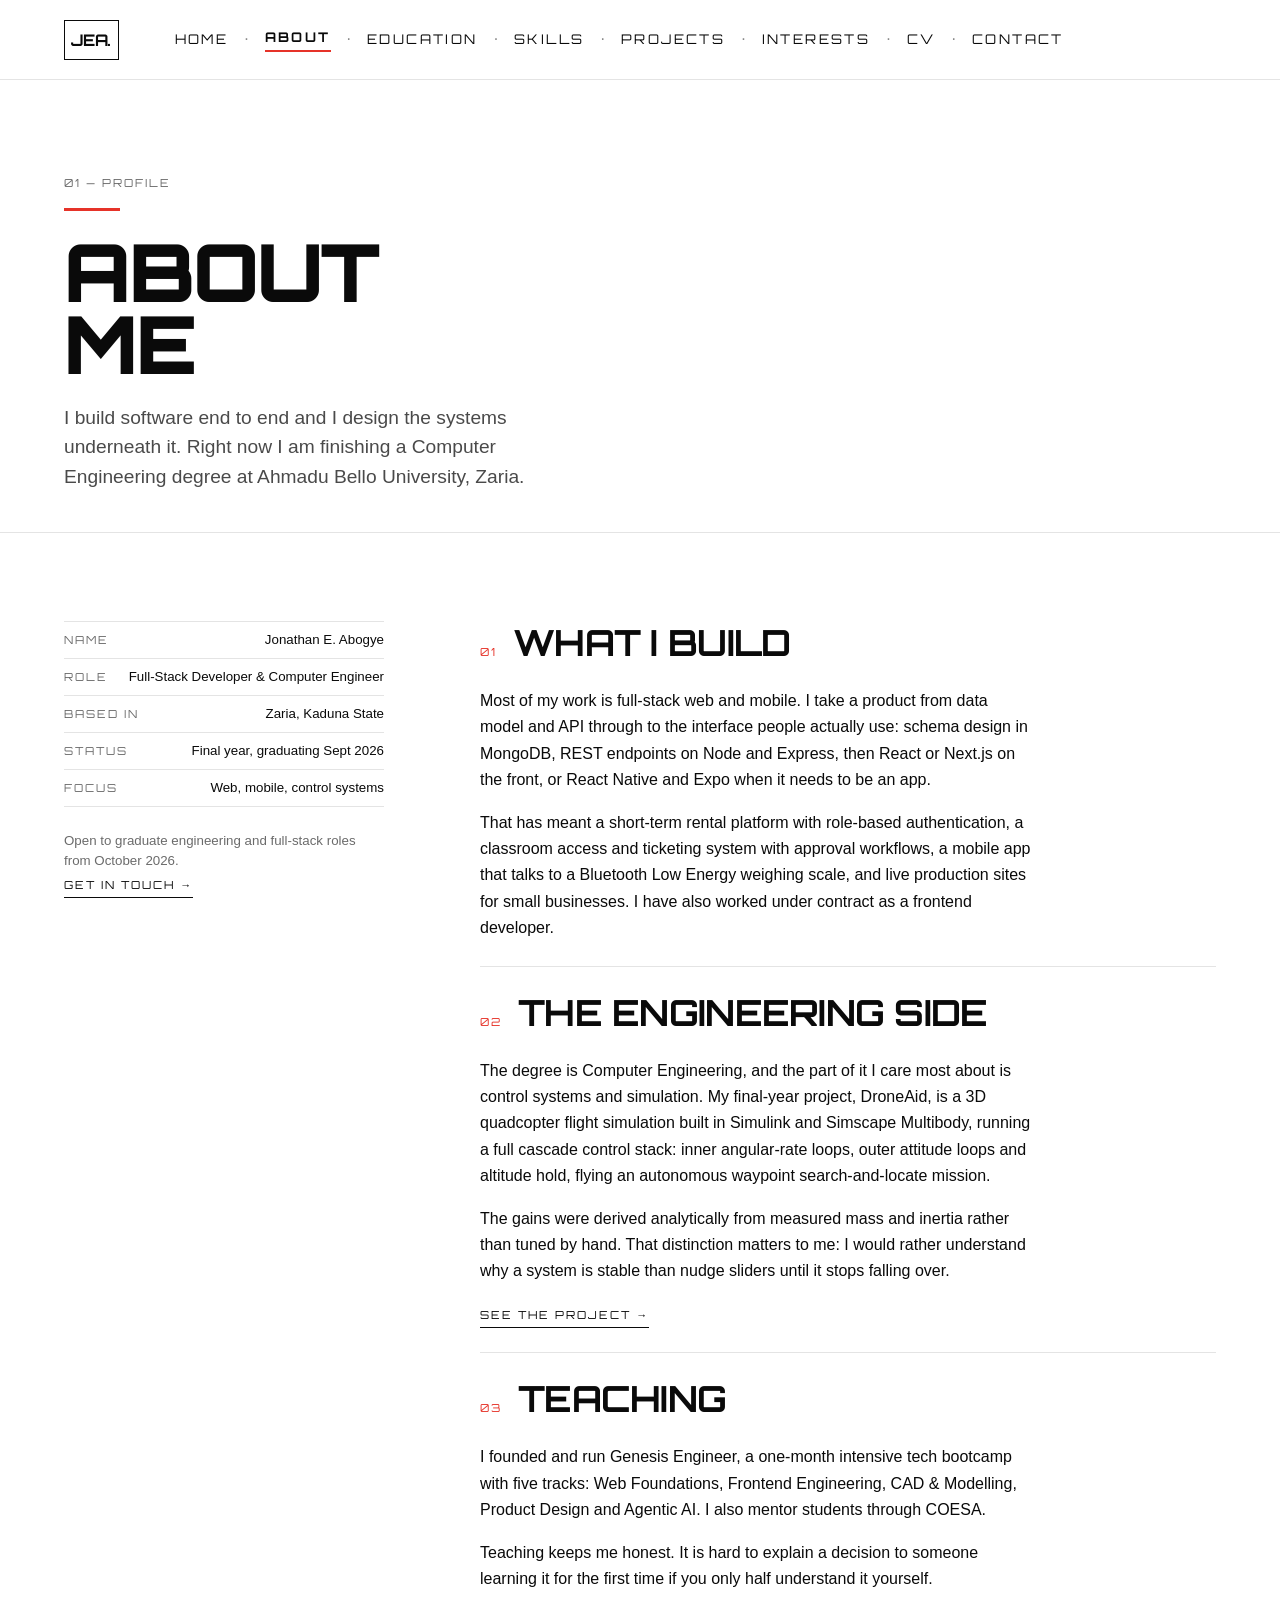
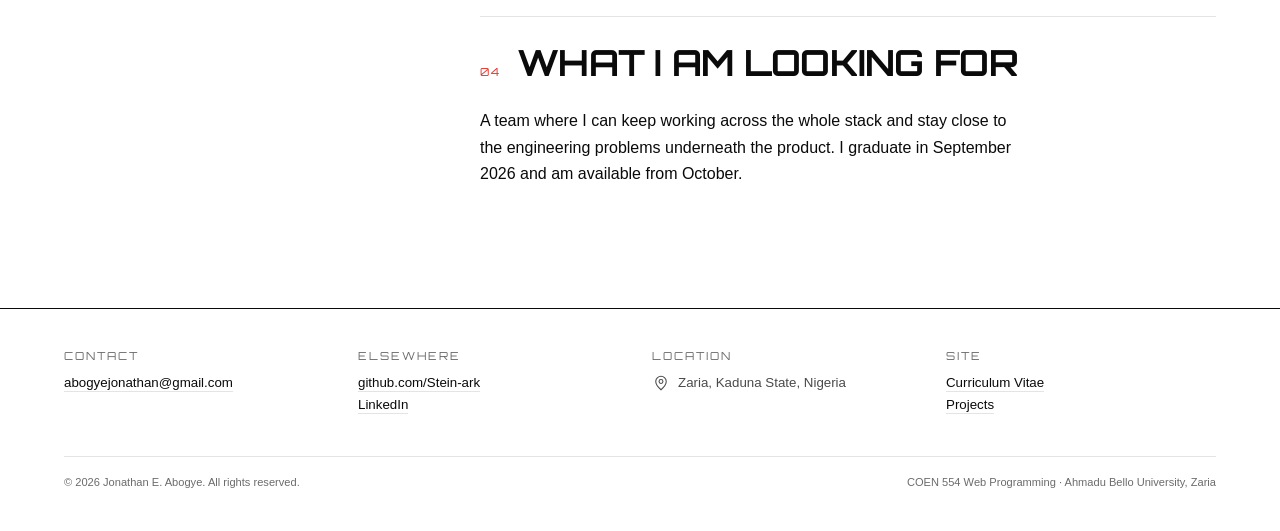
==== commit f1ae89c9: "retry" ====
--- a/about.html
+++ b/about.html
@@ -166,7 +166,7 @@
       <div class="footer-col">
         <span class="eyebrow">Contact</span>
         <!-- PLACEHOLDER address — replace before submission. -->
-        <p><a class="link" href="mailto:hello@jonathanabogye.dev">hello@jonathanabogye.dev</a></p>
+        <p><a class="link" href="mailto:abogyejonathan@gmail.com">abogyejonathan@gmail.com</a></p>
       </div>
       <div class="footer-col">
         <span class="eyebrow">Elsewhere</span>
